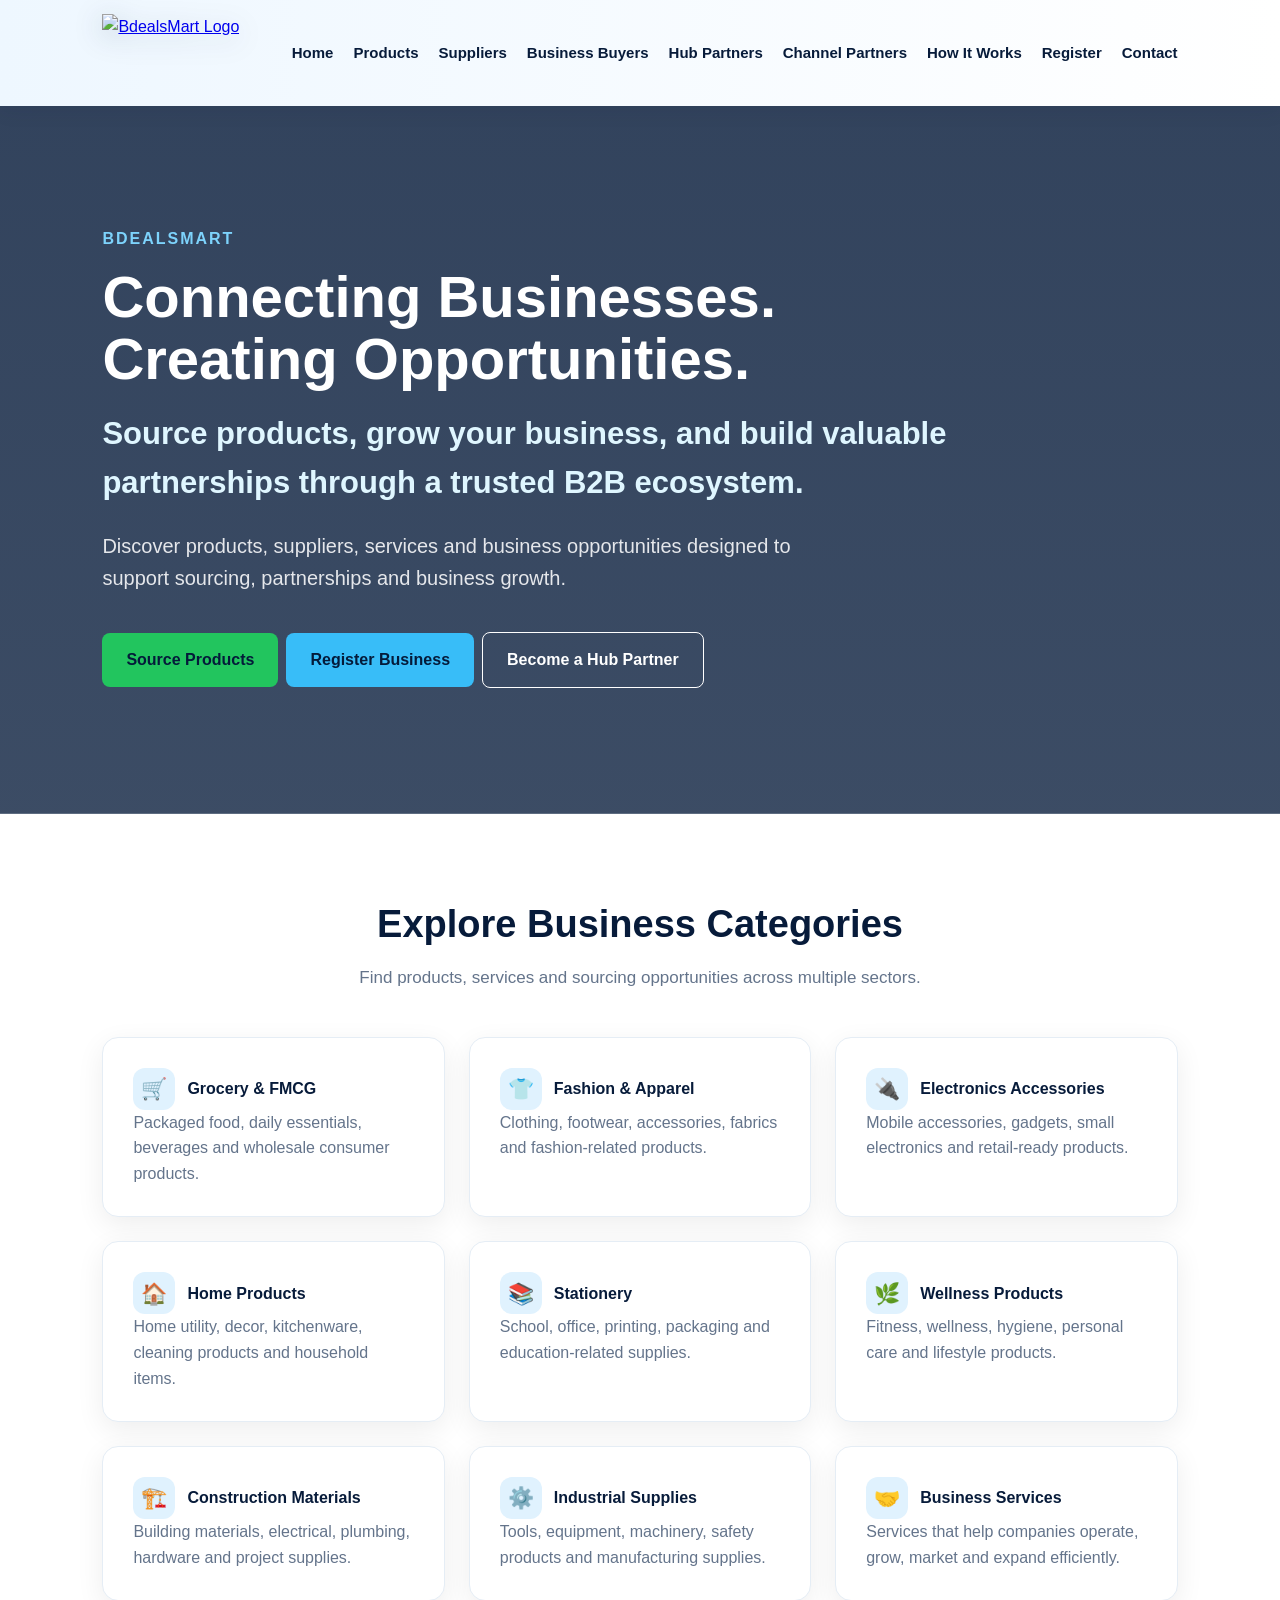
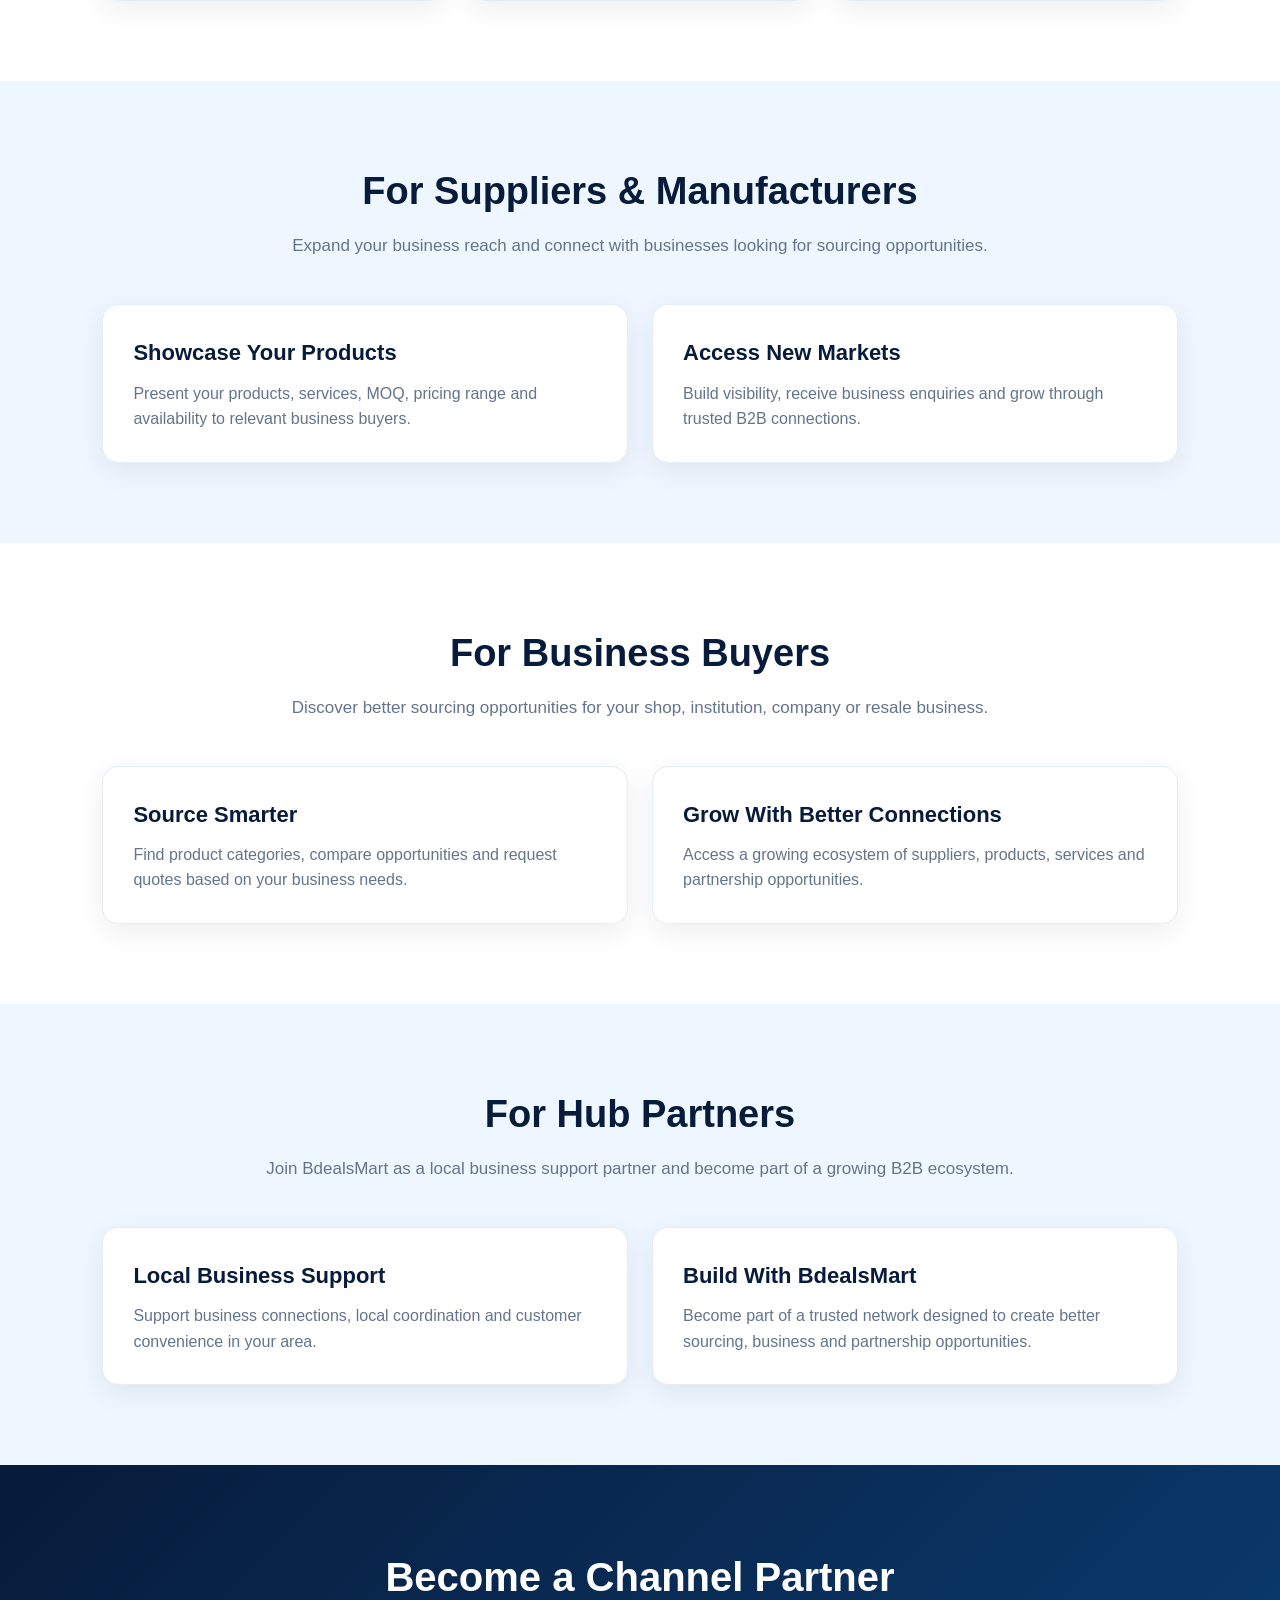
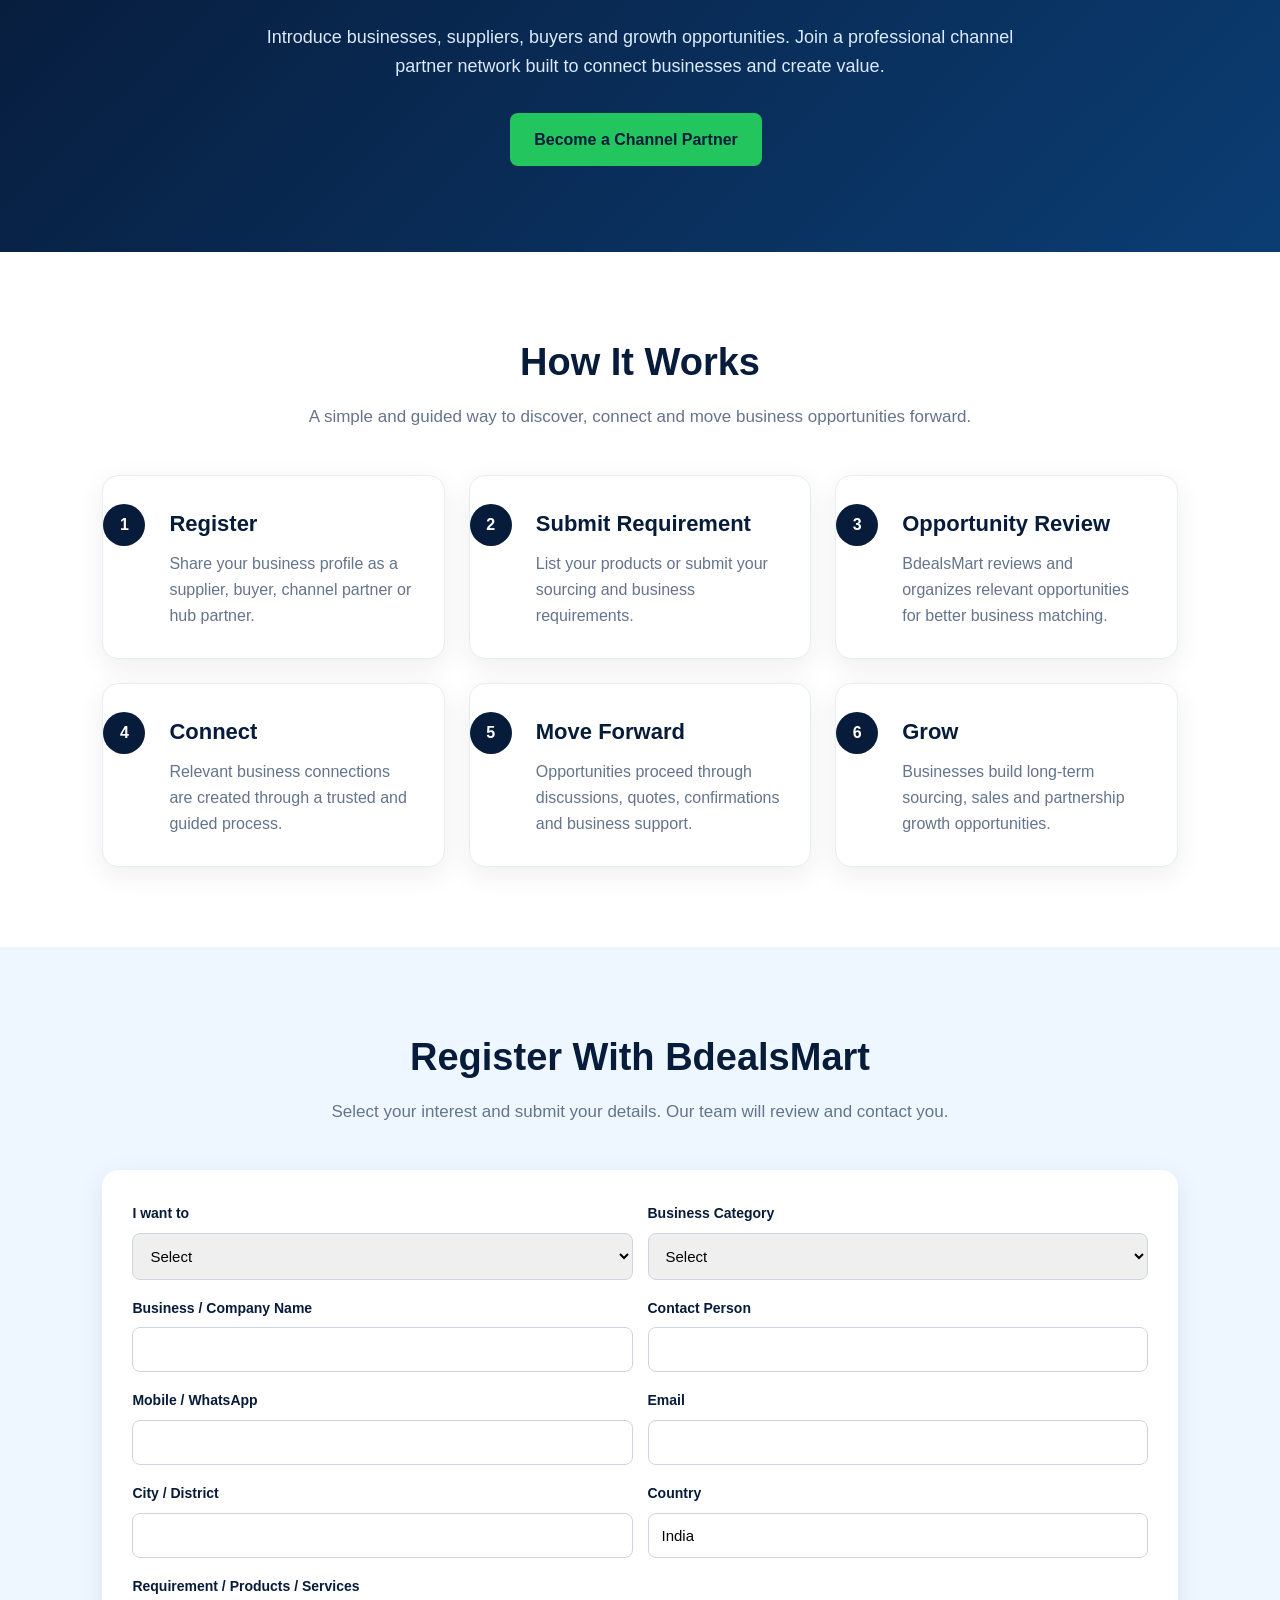
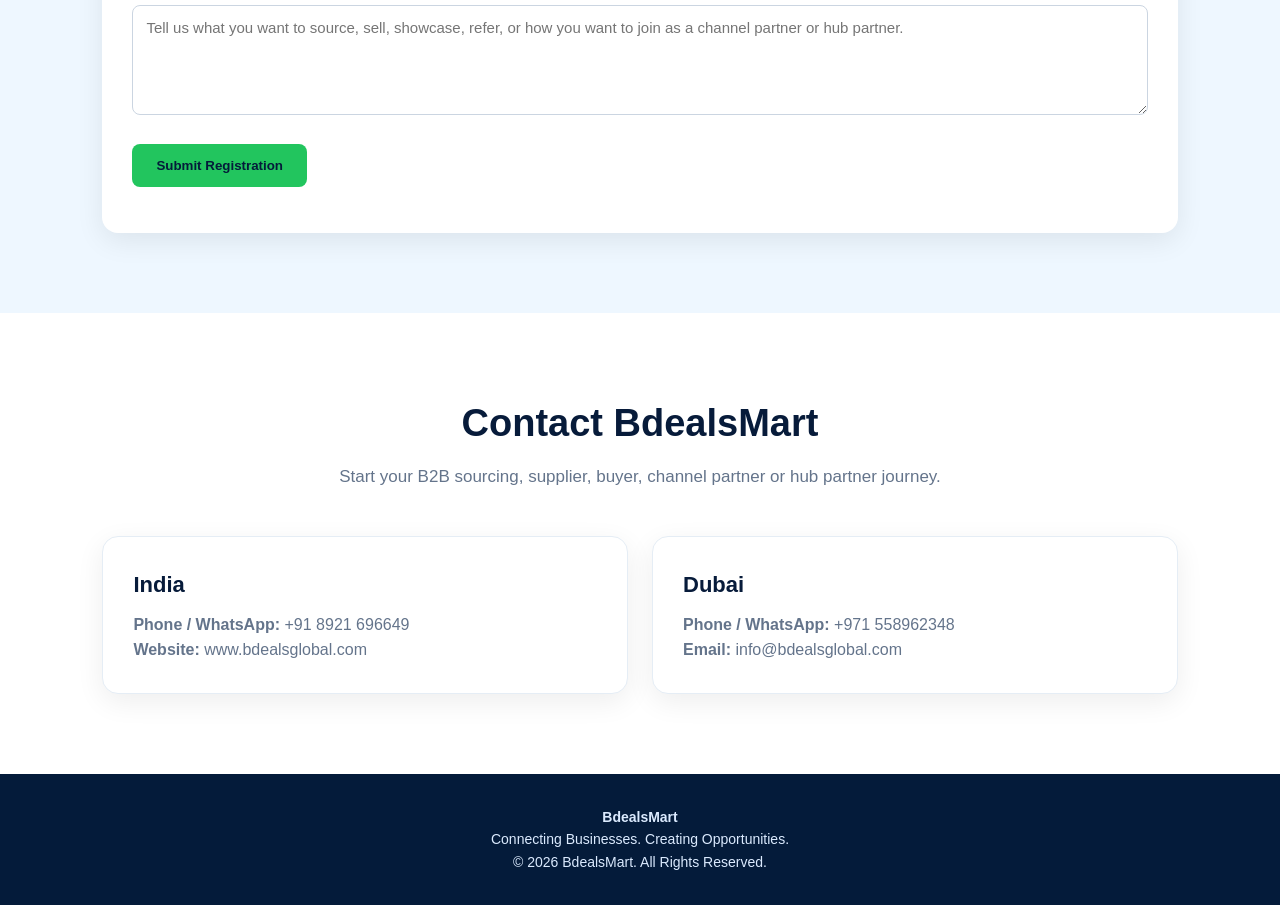
==== index.html @ 9a6b994f "Add files via upload" ====
<!DOCTYPE html>
<html lang="en">
<head>
  <meta charset="UTF-8" />
  <meta name="viewport" content="width=device-width, initial-scale=1.0" />
  <title>BdealsMart | Connecting Businesses. Creating Opportunities.</title>
  <meta name="description" content="BdealsMart helps businesses source products, grow, and build valuable partnerships through a trusted B2B ecosystem." />
  <style>
    *{margin:0;padding:0;box-sizing:border-box;font-family:Arial,Helvetica,sans-serif}
    html{scroll-behavior:smooth}
    body{background:#f7fafc;color:#1f2937;line-height:1.6}
    header{background:linear-gradient(90deg,#eef7ff,#ffffff);padding:14px 8%;display:flex;justify-content:space-between;align-items:center;position:sticky;top:0;z-index:1000;box-shadow:0 4px 20px rgba(7,27,58,.08)}
    .brand img{height:78px;width:auto;display:block;filter:drop-shadow(0 5px 14px rgba(7,27,58,.22))}
    nav a{color:#071b3a;text-decoration:none;margin-left:20px;font-size:15px;font-weight:700}
    nav a:hover{color:#0ea5e9}
    .hero{min-height:680px;background:linear-gradient(rgba(7,27,58,.82),rgba(7,27,58,.78)),url('https://images.unsplash.com/photo-1556761175-b413da4baf72?auto=format&fit=crop&w=1800&q=80');background-size:cover;background-position:center;color:#fff;padding:120px 8%;display:flex;align-items:center}
    .hero-content{max-width:900px}
    .eyebrow{color:#7dd3fc;font-weight:800;letter-spacing:2px;text-transform:uppercase;margin-bottom:14px}
    .hero h1{font-size:58px;line-height:1.08;margin-bottom:18px}
    .hero h2{font-size:31px;color:#dff6ff;margin-bottom:22px;font-weight:600}
    .hero p{font-size:20px;max-width:760px;color:#e5e7eb;margin-bottom:32px}
    .btn{display:inline-block;background:#22c55e;color:#041b3a;padding:14px 24px;border-radius:8px;text-decoration:none;font-weight:800;margin:6px 8px 6px 0;border:none;cursor:pointer}
    .btn.secondary{background:#38bdf8}.btn.outline{background:transparent;color:#fff;border:1px solid #fff}
    section{padding:80px 8%}.white{background:#fff}.soft{background:#eef7ff}
    .section-title{text-align:center;margin-bottom:45px}.section-title h2{font-size:38px;color:#071b3a;margin-bottom:10px}.section-title p{max-width:760px;margin:auto;color:#64748b;font-size:17px}
    .grid{display:grid;grid-template-columns:repeat(3,1fr);gap:24px}.grid.two{grid-template-columns:repeat(2,1fr)}
    .card{background:#fff;padding:30px;border-radius:16px;box-shadow:0 8px 28px rgba(0,0,0,.07);transition:.25s;border:1px solid #e5edf5}.card:hover{transform:translateY(-5px)}
    .card h3{color:#071b3a;font-size:22px;margin-bottom:10px}.card p,.card li{color:#64748b}.card ul{padding-left:18px;margin-top:10px}
    .category{display:flex;align-items:center;gap:12px;font-weight:800;color:#071b3a}.icon{width:42px;height:42px;border-radius:12px;background:#e0f2fe;display:flex;align-items:center;justify-content:center;font-size:21px}
    .steps{counter-reset:step}.step{position:relative;padding-left:66px}.step:before{counter-increment:step;content:counter(step);position:absolute;left:0;top:28px;width:42px;height:42px;background:#071b3a;color:#fff;border-radius:50%;display:flex;align-items:center;justify-content:center;font-weight:800}
    .highlight{background:linear-gradient(135deg,#071b3a,#0b3d73);color:#fff;text-align:center}.highlight h2{font-size:40px;margin-bottom:14px}.highlight p{max-width:780px;margin:auto;color:#dbeafe;font-size:18px}
    form{background:#fff;padding:30px;border-radius:16px;box-shadow:0 8px 28px rgba(0,0,0,.08)}
    .form-row{display:grid;grid-template-columns:1fr 1fr;gap:15px}label{font-weight:700;color:#071b3a;font-size:14px}input,select,textarea{width:100%;padding:13px;margin:7px 0 15px;border:1px solid #cbd5e1;border-radius:8px;font-size:15px}textarea{min-height:110px}.status{margin-top:10px;font-weight:700}
    footer{background:#041b3a;color:#dbeafe;text-align:center;padding:32px 8%;font-size:14px}
    @media(max-width:950px){header{flex-direction:column;gap:12px}.brand img{height:66px}nav{text-align:center}nav a{display:inline-block;margin:7px 9px}.hero{padding:90px 6%;min-height:auto}.hero h1{font-size:40px}.hero h2{font-size:24px}.grid,.grid.two,.form-row{grid-template-columns:1fr}section{padding:60px 6%}}
  </style>
</head>
<body>
<header>
  <a class="brand" href="#home"><img src="assets/bdeals-logo.png" alt="BdealsMart Logo"></a>
  <nav>
    <a href="#home">Home</a><a href="#products">Products</a><a href="#suppliers">Suppliers</a><a href="#buyers">Business Buyers</a><a href="#hubs">Hub Partners</a><a href="#channel-partners">Channel Partners</a><a href="#how">How It Works</a><a href="#register">Register</a><a href="#contact">Contact</a>
  </nav>
</header>
<section class="hero" id="home">
  <div class="hero-content">
    <div class="eyebrow">BdealsMart</div>
    <h1>Connecting Businesses. Creating Opportunities.</h1>
    <h2>Source products, grow your business, and build valuable partnerships through a trusted B2B ecosystem.</h2>
    <p>Discover products, suppliers, services and business opportunities designed to support sourcing, partnerships and business growth.</p>
    <a class="btn" href="#products">Source Products</a><a class="btn secondary" href="#register">Register Business</a><a class="btn outline" href="#hubs">Become a Hub Partner</a>
  </div>
</section>
<section class="white" id="products">
  <div class="section-title"><h2>Explore Business Categories</h2><p>Find products, services and sourcing opportunities across multiple sectors.</p></div>
  <div class="grid">
    <div class="card"><div class="category"><span class="icon">🛒</span>Grocery & FMCG</div><p>Packaged food, daily essentials, beverages and wholesale consumer products.</p></div>
    <div class="card"><div class="category"><span class="icon">👕</span>Fashion & Apparel</div><p>Clothing, footwear, accessories, fabrics and fashion-related products.</p></div>
    <div class="card"><div class="category"><span class="icon">🔌</span>Electronics Accessories</div><p>Mobile accessories, gadgets, small electronics and retail-ready products.</p></div>
    <div class="card"><div class="category"><span class="icon">🏠</span>Home Products</div><p>Home utility, decor, kitchenware, cleaning products and household items.</p></div>
    <div class="card"><div class="category"><span class="icon">📚</span>Stationery</div><p>School, office, printing, packaging and education-related supplies.</p></div>
    <div class="card"><div class="category"><span class="icon">🌿</span>Wellness Products</div><p>Fitness, wellness, hygiene, personal care and lifestyle products.</p></div>
    <div class="card"><div class="category"><span class="icon">🏗️</span>Construction Materials</div><p>Building materials, electrical, plumbing, hardware and project supplies.</p></div>
    <div class="card"><div class="category"><span class="icon">⚙️</span>Industrial Supplies</div><p>Tools, equipment, machinery, safety products and manufacturing supplies.</p></div>
    <div class="card"><div class="category"><span class="icon">🤝</span>Business Services</div><p>Services that help companies operate, grow, market and expand efficiently.</p></div>
  </div>
</section>
<section class="soft" id="suppliers">
  <div class="section-title"><h2>For Suppliers & Manufacturers</h2><p>Expand your business reach and connect with businesses looking for sourcing opportunities.</p></div>
  <div class="grid two">
    <div class="card"><h3>Showcase Your Products</h3><p>Present your products, services, MOQ, pricing range and availability to relevant business buyers.</p></div>
    <div class="card"><h3>Access New Markets</h3><p>Build visibility, receive business enquiries and grow through trusted B2B connections.</p></div>
  </div>
</section>
<section class="white" id="buyers">
  <div class="section-title"><h2>For Business Buyers</h2><p>Discover better sourcing opportunities for your shop, institution, company or resale business.</p></div>
  <div class="grid two">
    <div class="card"><h3>Source Smarter</h3><p>Find product categories, compare opportunities and request quotes based on your business needs.</p></div>
    <div class="card"><h3>Grow With Better Connections</h3><p>Access a growing ecosystem of suppliers, products, services and partnership opportunities.</p></div>
  </div>
</section>

<section class="soft" id="hubs">
  <div class="section-title"><h2>For Hub Partners</h2><p>Join BdealsMart as a local business support partner and become part of a growing B2B ecosystem.</p></div>
  <div class="grid two">
    <div class="card"><h3>Local Business Support</h3><p>Support business connections, local coordination and customer convenience in your area.</p></div>
    <div class="card"><h3>Build With BdealsMart</h3><p>Become part of a trusted network designed to create better sourcing, business and partnership opportunities.</p></div>
  </div>
</section>

<section class="highlight" id="channel-partners">
  <h2>Become a Channel Partner</h2>
  <p>Introduce businesses, suppliers, buyers and growth opportunities. Join a professional channel partner network built to connect businesses and create value.</p><br>
  <a class="btn" href="#register">Become a Channel Partner</a>
</section>
<section class="white" id="how">
  <div class="section-title"><h2>How It Works</h2><p>A simple and guided way to discover, connect and move business opportunities forward.</p></div>
  <div class="grid steps">
    <div class="card step"><h3>Register</h3><p>Share your business profile as a supplier, buyer, channel partner or hub partner.</p></div>
    <div class="card step"><h3>Submit Requirement</h3><p>List your products or submit your sourcing and business requirements.</p></div>
    <div class="card step"><h3>Opportunity Review</h3><p>BdealsMart reviews and organizes relevant opportunities for better business matching.</p></div>
    <div class="card step"><h3>Connect</h3><p>Relevant business connections are created through a trusted and guided process.</p></div>
    <div class="card step"><h3>Move Forward</h3><p>Opportunities proceed through discussions, quotes, confirmations and business support.</p></div>
    <div class="card step"><h3>Grow</h3><p>Businesses build long-term sourcing, sales and partnership growth opportunities.</p></div>
  </div>
</section>
<section class="soft" id="register">
  <div class="section-title"><h2>Register With BdealsMart</h2><p>Select your interest and submit your details. Our team will review and contact you.</p></div>
  <form id="mainForm">
    <input type="hidden" name="formType" value="BdealsMart Registration">
    <div class="form-row"><div><label>I want to</label><select name="interest" required><option value="">Select</option><option>Register as Supplier</option><option>Register as Business Buyer</option><option>Become a Channel Partner</option><option>Register as Hub Partner</option><option>Request Bulk Quote</option><option>General Enquiry</option></select></div><div><label>Business Category</label><select name="category" required><option value="">Select</option><option>Grocery & FMCG</option><option>Fashion & Apparel</option><option>Electronics Accessories</option><option>Home Products</option><option>Stationery</option><option>Wellness Products</option><option>Construction Materials</option><option>Industrial Supplies</option><option>Agriculture Products</option><option>Business Services</option><option>Other</option></select></div></div>
    <div class="form-row"><div><label>Business / Company Name</label><input name="businessName" required></div><div><label>Contact Person</label><input name="contactPerson" required></div></div>
    <div class="form-row"><div><label>Mobile / WhatsApp</label><input name="phone" required></div><div><label>Email</label><input type="email" name="email"></div></div>
    <div class="form-row"><div><label>City / District</label><input name="city" required></div><div><label>Country</label><input name="country" value="India"></div></div>
    <label>Requirement / Products / Services</label><textarea name="message" placeholder="Tell us what you want to source, sell, showcase, refer, or how you want to join as a channel partner or hub partner." required></textarea>
    <button class="btn" type="submit">Submit Registration</button><p class="status" id="statusMsg"></p>
  </form>
</section>
<section class="white" id="contact">
  <div class="section-title"><h2>Contact BdealsMart</h2><p>Start your B2B sourcing, supplier, buyer, channel partner or hub partner journey.</p></div>
  <div class="grid two">
    <div class="card"><h3>India</h3><p><strong>Phone / WhatsApp:</strong> +91 8921 696649</p><p><strong>Website:</strong> www.bdealsglobal.com</p></div>
    <div class="card"><h3>Dubai</h3><p><strong>Phone / WhatsApp:</strong> +971 558962348</p><p><strong>Email:</strong> info@bdealsglobal.com</p></div>
  </div>
</section>
<footer>
  <p><strong>BdealsMart</strong></p>
  <p>Connecting Businesses. Creating Opportunities.</p>
  <p>© 2026 BdealsMart. All Rights Reserved.</p>
</footer>
<script>
const SCRIPT_URL = "PASTE_YOUR_GOOGLE_APPS_SCRIPT_WEB_APP_URL_HERE";
const form = document.getElementById('mainForm');
const statusMsg = document.getElementById('statusMsg');
form.addEventListener('submit', async function(e){
  e.preventDefault();
  statusMsg.textContent = 'Submitting...';
  const data = Object.fromEntries(new FormData(form).entries());
  data.submittedAt = new Date().toISOString();
  try{
    if(!SCRIPT_URL || SCRIPT_URL.includes('PASTE_YOUR')) throw new Error('Missing Apps Script URL');
    const res = await fetch(SCRIPT_URL,{method:'POST',mode:'no-cors',headers:{'Content-Type':'application/json'},body:JSON.stringify(data)});
    statusMsg.textContent = 'Submitted successfully. Our team will contact you soon.';
    form.reset();
  }catch(err){
    statusMsg.textContent = 'Submission could not be sent. Please contact us on WhatsApp.';
  }
});
</script>
</body>
</html>
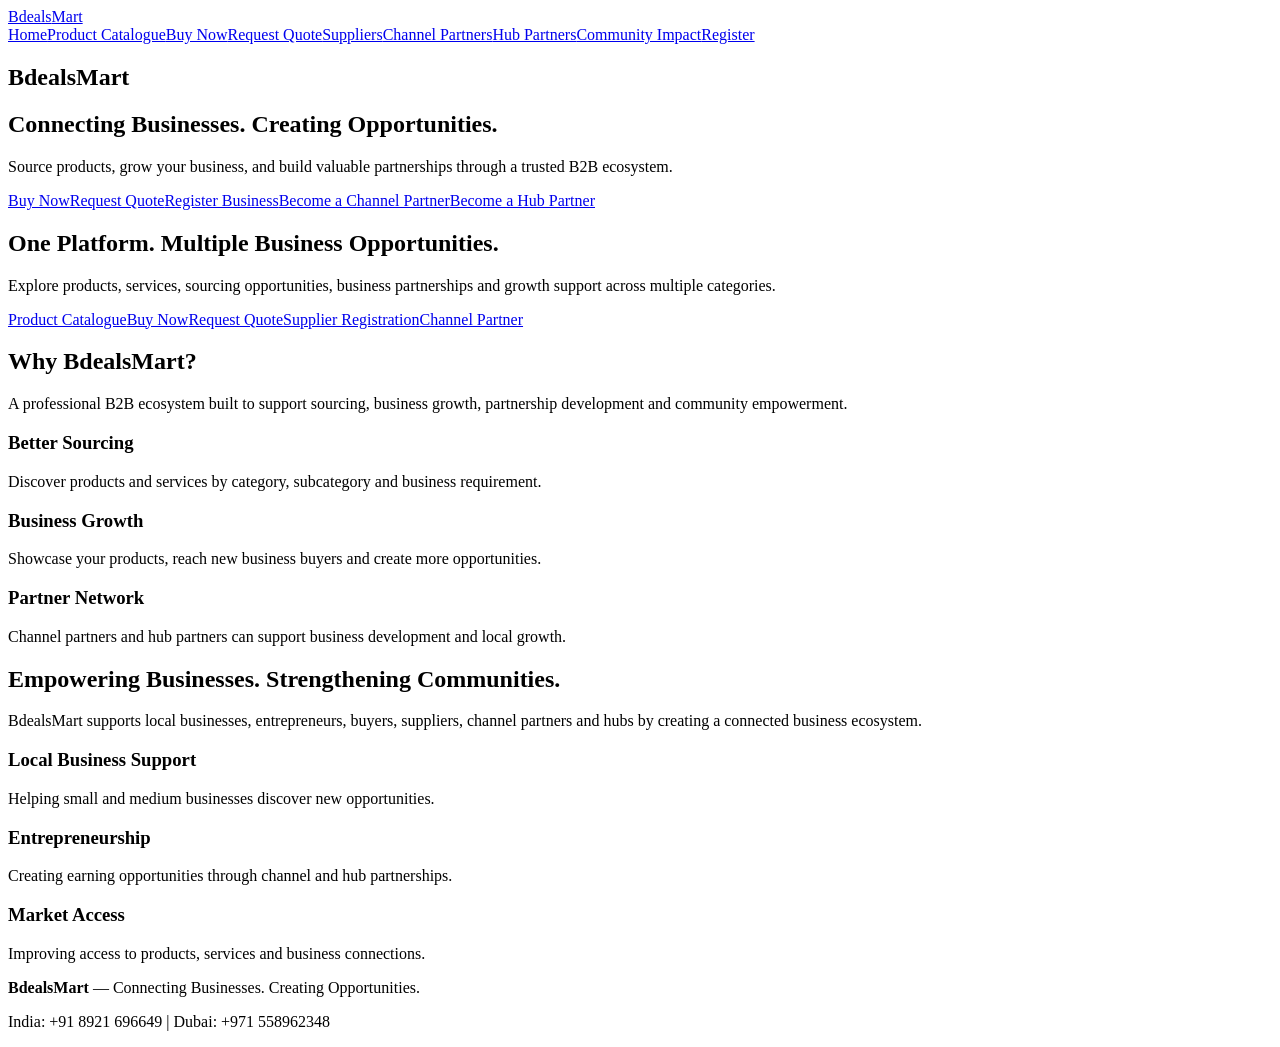
==== commit e77699bb: "Add files via upload" ====
--- a/index.html
+++ b/index.html
@@ -1,151 +1,4 @@
-<!DOCTYPE html>
-<html lang="en">
-<head>
-  <meta charset="UTF-8" />
-  <meta name="viewport" content="width=device-width, initial-scale=1.0" />
-  <title>BdealsMart | Connecting Businesses. Creating Opportunities.</title>
-  <meta name="description" content="BdealsMart helps businesses source products, grow, and build valuable partnerships through a trusted B2B ecosystem." />
-  <style>
-    *{margin:0;padding:0;box-sizing:border-box;font-family:Arial,Helvetica,sans-serif}
-    html{scroll-behavior:smooth}
-    body{background:#f7fafc;color:#1f2937;line-height:1.6}
-    header{background:linear-gradient(90deg,#eef7ff,#ffffff);padding:14px 8%;display:flex;justify-content:space-between;align-items:center;position:sticky;top:0;z-index:1000;box-shadow:0 4px 20px rgba(7,27,58,.08)}
-    .brand img{height:78px;width:auto;display:block;filter:drop-shadow(0 5px 14px rgba(7,27,58,.22))}
-    nav a{color:#071b3a;text-decoration:none;margin-left:20px;font-size:15px;font-weight:700}
-    nav a:hover{color:#0ea5e9}
-    .hero{min-height:680px;background:linear-gradient(rgba(7,27,58,.82),rgba(7,27,58,.78)),url('https://images.unsplash.com/photo-1556761175-b413da4baf72?auto=format&fit=crop&w=1800&q=80');background-size:cover;background-position:center;color:#fff;padding:120px 8%;display:flex;align-items:center}
-    .hero-content{max-width:900px}
-    .eyebrow{color:#7dd3fc;font-weight:800;letter-spacing:2px;text-transform:uppercase;margin-bottom:14px}
-    .hero h1{font-size:58px;line-height:1.08;margin-bottom:18px}
-    .hero h2{font-size:31px;color:#dff6ff;margin-bottom:22px;font-weight:600}
-    .hero p{font-size:20px;max-width:760px;color:#e5e7eb;margin-bottom:32px}
-    .btn{display:inline-block;background:#22c55e;color:#041b3a;padding:14px 24px;border-radius:8px;text-decoration:none;font-weight:800;margin:6px 8px 6px 0;border:none;cursor:pointer}
-    .btn.secondary{background:#38bdf8}.btn.outline{background:transparent;color:#fff;border:1px solid #fff}
-    section{padding:80px 8%}.white{background:#fff}.soft{background:#eef7ff}
-    .section-title{text-align:center;margin-bottom:45px}.section-title h2{font-size:38px;color:#071b3a;margin-bottom:10px}.section-title p{max-width:760px;margin:auto;color:#64748b;font-size:17px}
-    .grid{display:grid;grid-template-columns:repeat(3,1fr);gap:24px}.grid.two{grid-template-columns:repeat(2,1fr)}
-    .card{background:#fff;padding:30px;border-radius:16px;box-shadow:0 8px 28px rgba(0,0,0,.07);transition:.25s;border:1px solid #e5edf5}.card:hover{transform:translateY(-5px)}
-    .card h3{color:#071b3a;font-size:22px;margin-bottom:10px}.card p,.card li{color:#64748b}.card ul{padding-left:18px;margin-top:10px}
-    .category{display:flex;align-items:center;gap:12px;font-weight:800;color:#071b3a}.icon{width:42px;height:42px;border-radius:12px;background:#e0f2fe;display:flex;align-items:center;justify-content:center;font-size:21px}
-    .steps{counter-reset:step}.step{position:relative;padding-left:66px}.step:before{counter-increment:step;content:counter(step);position:absolute;left:0;top:28px;width:42px;height:42px;background:#071b3a;color:#fff;border-radius:50%;display:flex;align-items:center;justify-content:center;font-weight:800}
-    .highlight{background:linear-gradient(135deg,#071b3a,#0b3d73);color:#fff;text-align:center}.highlight h2{font-size:40px;margin-bottom:14px}.highlight p{max-width:780px;margin:auto;color:#dbeafe;font-size:18px}
-    form{background:#fff;padding:30px;border-radius:16px;box-shadow:0 8px 28px rgba(0,0,0,.08)}
-    .form-row{display:grid;grid-template-columns:1fr 1fr;gap:15px}label{font-weight:700;color:#071b3a;font-size:14px}input,select,textarea{width:100%;padding:13px;margin:7px 0 15px;border:1px solid #cbd5e1;border-radius:8px;font-size:15px}textarea{min-height:110px}.status{margin-top:10px;font-weight:700}
-    footer{background:#041b3a;color:#dbeafe;text-align:center;padding:32px 8%;font-size:14px}
-    @media(max-width:950px){header{flex-direction:column;gap:12px}.brand img{height:66px}nav{text-align:center}nav a{display:inline-block;margin:7px 9px}.hero{padding:90px 6%;min-height:auto}.hero h1{font-size:40px}.hero h2{font-size:24px}.grid,.grid.two,.form-row{grid-template-columns:1fr}section{padding:60px 6%}}
-  </style>
-</head>
-<body>
-<header>
-  <a class="brand" href="#home"><img src="assets/bdeals-logo.png" alt="BdealsMart Logo"></a>
-  <nav>
-    <a href="#home">Home</a><a href="#products">Products</a><a href="#suppliers">Suppliers</a><a href="#buyers">Business Buyers</a><a href="#hubs">Hub Partners</a><a href="#channel-partners">Channel Partners</a><a href="#how">How It Works</a><a href="#register">Register</a><a href="#contact">Contact</a>
-  </nav>
-</header>
-<section class="hero" id="home">
-  <div class="hero-content">
-    <div class="eyebrow">BdealsMart</div>
-    <h1>Connecting Businesses. Creating Opportunities.</h1>
-    <h2>Source products, grow your business, and build valuable partnerships through a trusted B2B ecosystem.</h2>
-    <p>Discover products, suppliers, services and business opportunities designed to support sourcing, partnerships and business growth.</p>
-    <a class="btn" href="#products">Source Products</a><a class="btn secondary" href="#register">Register Business</a><a class="btn outline" href="#hubs">Become a Hub Partner</a>
-  </div>
-</section>
-<section class="white" id="products">
-  <div class="section-title"><h2>Explore Business Categories</h2><p>Find products, services and sourcing opportunities across multiple sectors.</p></div>
-  <div class="grid">
-    <div class="card"><div class="category"><span class="icon">🛒</span>Grocery & FMCG</div><p>Packaged food, daily essentials, beverages and wholesale consumer products.</p></div>
-    <div class="card"><div class="category"><span class="icon">👕</span>Fashion & Apparel</div><p>Clothing, footwear, accessories, fabrics and fashion-related products.</p></div>
-    <div class="card"><div class="category"><span class="icon">🔌</span>Electronics Accessories</div><p>Mobile accessories, gadgets, small electronics and retail-ready products.</p></div>
-    <div class="card"><div class="category"><span class="icon">🏠</span>Home Products</div><p>Home utility, decor, kitchenware, cleaning products and household items.</p></div>
-    <div class="card"><div class="category"><span class="icon">📚</span>Stationery</div><p>School, office, printing, packaging and education-related supplies.</p></div>
-    <div class="card"><div class="category"><span class="icon">🌿</span>Wellness Products</div><p>Fitness, wellness, hygiene, personal care and lifestyle products.</p></div>
-    <div class="card"><div class="category"><span class="icon">🏗️</span>Construction Materials</div><p>Building materials, electrical, plumbing, hardware and project supplies.</p></div>
-    <div class="card"><div class="category"><span class="icon">⚙️</span>Industrial Supplies</div><p>Tools, equipment, machinery, safety products and manufacturing supplies.</p></div>
-    <div class="card"><div class="category"><span class="icon">🤝</span>Business Services</div><p>Services that help companies operate, grow, market and expand efficiently.</p></div>
-  </div>
-</section>
-<section class="soft" id="suppliers">
-  <div class="section-title"><h2>For Suppliers & Manufacturers</h2><p>Expand your business reach and connect with businesses looking for sourcing opportunities.</p></div>
-  <div class="grid two">
-    <div class="card"><h3>Showcase Your Products</h3><p>Present your products, services, MOQ, pricing range and availability to relevant business buyers.</p></div>
-    <div class="card"><h3>Access New Markets</h3><p>Build visibility, receive business enquiries and grow through trusted B2B connections.</p></div>
-  </div>
-</section>
-<section class="white" id="buyers">
-  <div class="section-title"><h2>For Business Buyers</h2><p>Discover better sourcing opportunities for your shop, institution, company or resale business.</p></div>
-  <div class="grid two">
-    <div class="card"><h3>Source Smarter</h3><p>Find product categories, compare opportunities and request quotes based on your business needs.</p></div>
-    <div class="card"><h3>Grow With Better Connections</h3><p>Access a growing ecosystem of suppliers, products, services and partnership opportunities.</p></div>
-  </div>
-</section>
-
-<section class="soft" id="hubs">
-  <div class="section-title"><h2>For Hub Partners</h2><p>Join BdealsMart as a local business support partner and become part of a growing B2B ecosystem.</p></div>
-  <div class="grid two">
-    <div class="card"><h3>Local Business Support</h3><p>Support business connections, local coordination and customer convenience in your area.</p></div>
-    <div class="card"><h3>Build With BdealsMart</h3><p>Become part of a trusted network designed to create better sourcing, business and partnership opportunities.</p></div>
-  </div>
-</section>
-
-<section class="highlight" id="channel-partners">
-  <h2>Become a Channel Partner</h2>
-  <p>Introduce businesses, suppliers, buyers and growth opportunities. Join a professional channel partner network built to connect businesses and create value.</p><br>
-  <a class="btn" href="#register">Become a Channel Partner</a>
-</section>
-<section class="white" id="how">
-  <div class="section-title"><h2>How It Works</h2><p>A simple and guided way to discover, connect and move business opportunities forward.</p></div>
-  <div class="grid steps">
-    <div class="card step"><h3>Register</h3><p>Share your business profile as a supplier, buyer, channel partner or hub partner.</p></div>
-    <div class="card step"><h3>Submit Requirement</h3><p>List your products or submit your sourcing and business requirements.</p></div>
-    <div class="card step"><h3>Opportunity Review</h3><p>BdealsMart reviews and organizes relevant opportunities for better business matching.</p></div>
-    <div class="card step"><h3>Connect</h3><p>Relevant business connections are created through a trusted and guided process.</p></div>
-    <div class="card step"><h3>Move Forward</h3><p>Opportunities proceed through discussions, quotes, confirmations and business support.</p></div>
-    <div class="card step"><h3>Grow</h3><p>Businesses build long-term sourcing, sales and partnership growth opportunities.</p></div>
-  </div>
-</section>
-<section class="soft" id="register">
-  <div class="section-title"><h2>Register With BdealsMart</h2><p>Select your interest and submit your details. Our team will review and contact you.</p></div>
-  <form id="mainForm">
-    <input type="hidden" name="formType" value="BdealsMart Registration">
-    <div class="form-row"><div><label>I want to</label><select name="interest" required><option value="">Select</option><option>Register as Supplier</option><option>Register as Business Buyer</option><option>Become a Channel Partner</option><option>Register as Hub Partner</option><option>Request Bulk Quote</option><option>General Enquiry</option></select></div><div><label>Business Category</label><select name="category" required><option value="">Select</option><option>Grocery & FMCG</option><option>Fashion & Apparel</option><option>Electronics Accessories</option><option>Home Products</option><option>Stationery</option><option>Wellness Products</option><option>Construction Materials</option><option>Industrial Supplies</option><option>Agriculture Products</option><option>Business Services</option><option>Other</option></select></div></div>
-    <div class="form-row"><div><label>Business / Company Name</label><input name="businessName" required></div><div><label>Contact Person</label><input name="contactPerson" required></div></div>
-    <div class="form-row"><div><label>Mobile / WhatsApp</label><input name="phone" required></div><div><label>Email</label><input type="email" name="email"></div></div>
-    <div class="form-row"><div><label>City / District</label><input name="city" required></div><div><label>Country</label><input name="country" value="India"></div></div>
-    <label>Requirement / Products / Services</label><textarea name="message" placeholder="Tell us what you want to source, sell, showcase, refer, or how you want to join as a channel partner or hub partner." required></textarea>
-    <button class="btn" type="submit">Submit Registration</button><p class="status" id="statusMsg"></p>
-  </form>
-</section>
-<section class="white" id="contact">
-  <div class="section-title"><h2>Contact BdealsMart</h2><p>Start your B2B sourcing, supplier, buyer, channel partner or hub partner journey.</p></div>
-  <div class="grid two">
-    <div class="card"><h3>India</h3><p><strong>Phone / WhatsApp:</strong> +91 8921 696649</p><p><strong>Website:</strong> www.bdealsglobal.com</p></div>
-    <div class="card"><h3>Dubai</h3><p><strong>Phone / WhatsApp:</strong> +971 558962348</p><p><strong>Email:</strong> info@bdealsglobal.com</p></div>
-  </div>
-</section>
-<footer>
-  <p><strong>BdealsMart</strong></p>
-  <p>Connecting Businesses. Creating Opportunities.</p>
-  <p>© 2026 BdealsMart. All Rights Reserved.</p>
-</footer>
-<script>
-const SCRIPT_URL = "PASTE_YOUR_GOOGLE_APPS_SCRIPT_WEB_APP_URL_HERE";
-const form = document.getElementById('mainForm');
-const statusMsg = document.getElementById('statusMsg');
-form.addEventListener('submit', async function(e){
-  e.preventDefault();
-  statusMsg.textContent = 'Submitting...';
-  const data = Object.fromEntries(new FormData(form).entries());
-  data.submittedAt = new Date().toISOString();
-  try{
-    if(!SCRIPT_URL || SCRIPT_URL.includes('PASTE_YOUR')) throw new Error('Missing Apps Script URL');
-    const res = await fetch(SCRIPT_URL,{method:'POST',mode:'no-cors',headers:{'Content-Type':'application/json'},body:JSON.stringify(data)});
-    statusMsg.textContent = 'Submitted successfully. Our team will contact you soon.';
-    form.reset();
-  }catch(err){
-    statusMsg.textContent = 'Submission could not be sent. Please contact us on WhatsApp.';
-  }
-});
-</script>
-</body>
-</html>
+<!DOCTYPE html><html lang="en"><head><meta charset="UTF-8"><meta name="viewport" content="width=device-width, initial-scale=1.0"><title>BdealsMart | Connecting Businesses. Creating Opportunities.</title><meta name="description" content="BdealsMart - Connecting Businesses. Creating Opportunities."><link rel="stylesheet" href="assets/style.css"></head><body><div class="topbar"><div class="container nav"><a class="brand" href="index.html">Bdeals<span>Mart</span></a><div class="menu"><a href="index.html">Home</a><a href="product-catalogue.html">Product Catalogue</a><a href="buy-now.html">Buy Now</a><a href="request-quote.html">Request Quote</a><a href="suppliers.html">Suppliers</a><a href="channel-partners.html">Channel Partners</a><a href="hub-partners.html">Hub Partners</a><a href="community-impact.html">Community Impact</a><a href="register.html">Register</a></div></div></div><section class="hero compact"><div class="container"><h1>BdealsMart</h1><h2>Connecting Businesses. Creating Opportunities.</h2><p>Source products, grow your business, and build valuable partnerships through a trusted B2B ecosystem.</p><div class="actions"><a class="btn green" href="buy-now.html">Buy Now</a><a class="btn" href="request-quote.html">Request Quote</a><a class="btn gold" href="register.html">Register Business</a><a class="btn outline" href="channel-partners.html">Become a Channel Partner</a><a class="btn outline" href="hub-partners.html">Become a Hub Partner</a></div></div></section>
+<section class="section white"><div class="container"><div class="title"><h2>One Platform. Multiple Business Opportunities.</h2><p>Explore products, services, sourcing opportunities, business partnerships and growth support across multiple categories.</p></div><div class="mini"><a href="product-catalogue.html">Product Catalogue</a><a href="buy-now.html">Buy Now</a><a href="request-quote.html">Request Quote</a><a href="suppliers.html">Supplier Registration</a><a href="channel-partners.html">Channel Partner</a></div></div></section>
+<section class="section"><div class="container"><div class="title"><h2>Why BdealsMart?</h2><p>A professional B2B ecosystem built to support sourcing, business growth, partnership development and community empowerment.</p></div><div class="grid"><div class="card"><h3>Better Sourcing</h3><p>Discover products and services by category, subcategory and business requirement.</p></div><div class="card"><h3>Business Growth</h3><p>Showcase your products, reach new business buyers and create more opportunities.</p></div><div class="card"><h3>Partner Network</h3><p>Channel partners and hub partners can support business development and local growth.</p></div></div></div></section>
+<section class="section impact"><div class="container"><div class="title"><h2>Empowering Businesses. Strengthening Communities.</h2><p>BdealsMart supports local businesses, entrepreneurs, buyers, suppliers, channel partners and hubs by creating a connected business ecosystem.</p></div><div class="grid"><div class="card"><h3>Local Business Support</h3><p>Helping small and medium businesses discover new opportunities.</p></div><div class="card"><h3>Entrepreneurship</h3><p>Creating earning opportunities through channel and hub partnerships.</p></div><div class="card"><h3>Market Access</h3><p>Improving access to products, services and business connections.</p></div></div></div></section><div class="footer"><p><b>BdealsMart</b> — Connecting Businesses. Creating Opportunities.</p><p>India: +91 8921 696649 | Dubai: +971 558962348</p></div><script src="assets/app.js"></script></body></html>
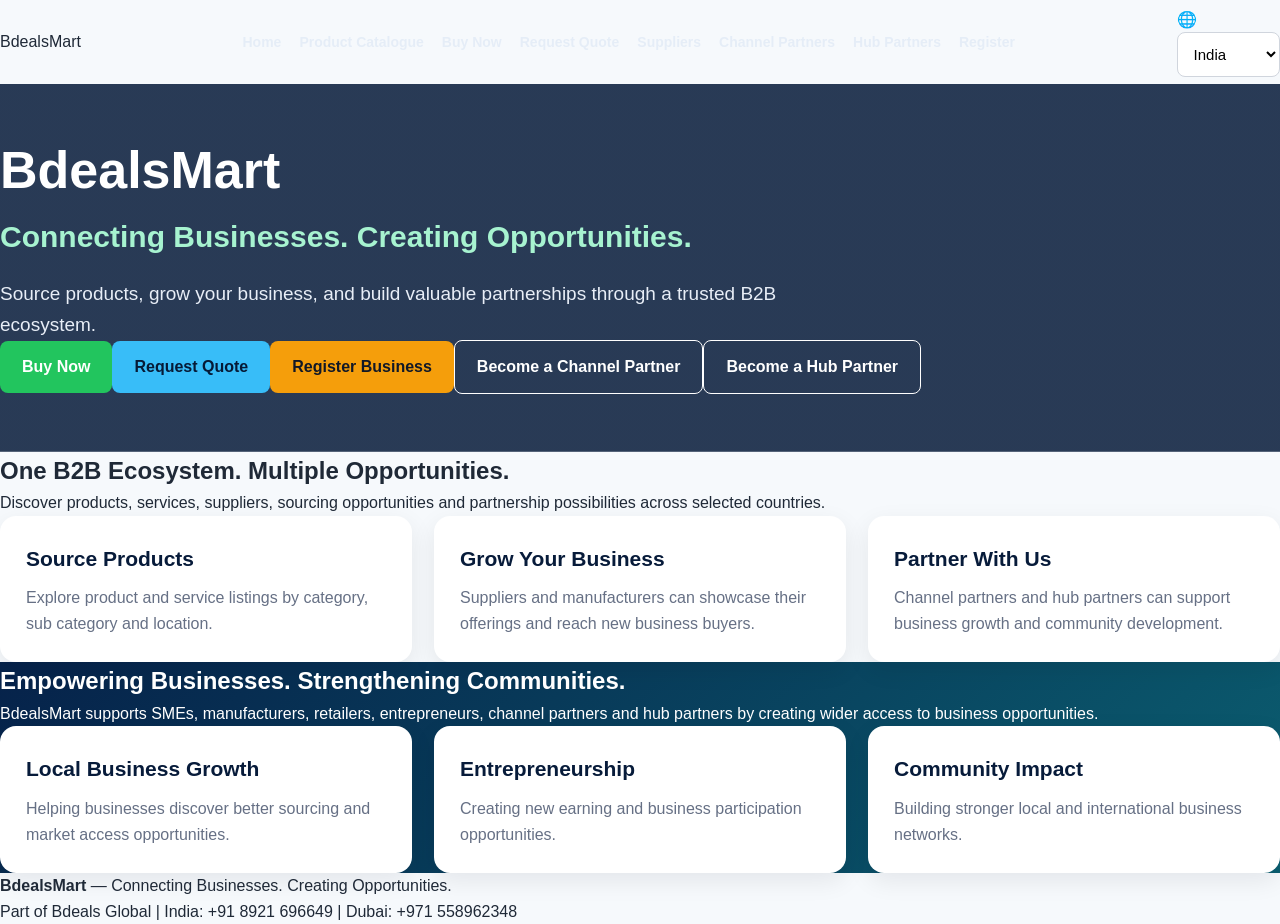
==== commit fe9eb7ee: "Add files via upload" ====
--- a/index.html
+++ b/index.html
@@ -1,4 +1,16 @@
-<!DOCTYPE html><html lang="en"><head><meta charset="UTF-8"><meta name="viewport" content="width=device-width, initial-scale=1.0"><title>BdealsMart | Connecting Businesses. Creating Opportunities.</title><meta name="description" content="BdealsMart - Connecting Businesses. Creating Opportunities."><link rel="stylesheet" href="assets/style.css"></head><body><div class="topbar"><div class="container nav"><a class="brand" href="index.html">Bdeals<span>Mart</span></a><div class="menu"><a href="index.html">Home</a><a href="product-catalogue.html">Product Catalogue</a><a href="buy-now.html">Buy Now</a><a href="request-quote.html">Request Quote</a><a href="suppliers.html">Suppliers</a><a href="channel-partners.html">Channel Partners</a><a href="hub-partners.html">Hub Partners</a><a href="community-impact.html">Community Impact</a><a href="register.html">Register</a></div></div></div><section class="hero compact"><div class="container"><h1>BdealsMart</h1><h2>Connecting Businesses. Creating Opportunities.</h2><p>Source products, grow your business, and build valuable partnerships through a trusted B2B ecosystem.</p><div class="actions"><a class="btn green" href="buy-now.html">Buy Now</a><a class="btn" href="request-quote.html">Request Quote</a><a class="btn gold" href="register.html">Register Business</a><a class="btn outline" href="channel-partners.html">Become a Channel Partner</a><a class="btn outline" href="hub-partners.html">Become a Hub Partner</a></div></div></section>
-<section class="section white"><div class="container"><div class="title"><h2>One Platform. Multiple Business Opportunities.</h2><p>Explore products, services, sourcing opportunities, business partnerships and growth support across multiple categories.</p></div><div class="mini"><a href="product-catalogue.html">Product Catalogue</a><a href="buy-now.html">Buy Now</a><a href="request-quote.html">Request Quote</a><a href="suppliers.html">Supplier Registration</a><a href="channel-partners.html">Channel Partner</a></div></div></section>
-<section class="section"><div class="container"><div class="title"><h2>Why BdealsMart?</h2><p>A professional B2B ecosystem built to support sourcing, business growth, partnership development and community empowerment.</p></div><div class="grid"><div class="card"><h3>Better Sourcing</h3><p>Discover products and services by category, subcategory and business requirement.</p></div><div class="card"><h3>Business Growth</h3><p>Showcase your products, reach new business buyers and create more opportunities.</p></div><div class="card"><h3>Partner Network</h3><p>Channel partners and hub partners can support business development and local growth.</p></div></div></div></section>
-<section class="section impact"><div class="container"><div class="title"><h2>Empowering Businesses. Strengthening Communities.</h2><p>BdealsMart supports local businesses, entrepreneurs, buyers, suppliers, channel partners and hubs by creating a connected business ecosystem.</p></div><div class="grid"><div class="card"><h3>Local Business Support</h3><p>Helping small and medium businesses discover new opportunities.</p></div><div class="card"><h3>Entrepreneurship</h3><p>Creating earning opportunities through channel and hub partnerships.</p></div><div class="card"><h3>Market Access</h3><p>Improving access to products, services and business connections.</p></div></div></div></section><div class="footer"><p><b>BdealsMart</b> — Connecting Businesses. Creating Opportunities.</p><p>India: +91 8921 696649 | Dubai: +971 558962348</p></div><script src="assets/app.js"></script></body></html>+<!DOCTYPE html><html lang="en"><head><meta charset="UTF-8"><meta name="viewport" content="width=device-width, initial-scale=1.0"><title>BdealsMart | Connecting Businesses. Creating Opportunities.</title><meta name="description" content="BdealsMart connects businesses, products, suppliers, buyers and partners through a trusted B2B ecosystem."><link rel="stylesheet" href="assets/style.css"></head><body><header class="top">
+  <div class="nav">
+    <a class="brand-text" href="index.html">Bdeals<span>Mart</span></a>
+    <nav class="menu" aria-label="Main navigation">
+      <a href="index.html">Home</a>
+      <a href="product-catalogue.html">Product Catalogue</a>
+      <a href="buy-now.html">Buy Now</a>
+      <a href="request-quote.html">Request Quote</a>
+      <a href="suppliers.html">Suppliers</a>
+      <a href="channel-partners.html">Channel Partners</a>
+      <a href="hub-partners.html">Hub Partners</a>
+      <a href="register.html">Register</a>
+    </nav>
+    <label class="country-pill">🌐 <select class="countrySelect" id="countrySelect"><option>India</option><option>UAE</option></select></label>
+  </div>
+</header><section class="hero compact"><h1>BdealsMart</h1><h2>Connecting Businesses. Creating Opportunities.</h2><p>Source products, grow your business, and build valuable partnerships through a trusted B2B ecosystem.</p><div class="hero-actions"><a class="btn green" href="buy-now.html">Buy Now</a><a class="btn" href="request-quote.html">Request Quote</a><a class="btn gold" href="register.html">Register Business</a><a class="btn outline channel" href="channel-partners.html">Become a Channel Partner</a><a class="btn outline hub" href="hub-partners.html">Become a Hub Partner</a></div></section><section><div class="section-title"><h2>One B2B Ecosystem. Multiple Opportunities.</h2><p>Discover products, services, suppliers, sourcing opportunities and partnership possibilities across selected countries.</p></div><div class="grid"><div class="card"><h3>Source Products</h3><p>Explore product and service listings by category, sub category and location.</p></div><div class="card"><h3>Grow Your Business</h3><p>Suppliers and manufacturers can showcase their offerings and reach new business buyers.</p></div><div class="card"><h3>Partner With Us</h3><p>Channel partners and hub partners can support business growth and community development.</p></div></div></section><section class="impact"><div class="section-title"><h2>Empowering Businesses. Strengthening Communities.</h2><p>BdealsMart supports SMEs, manufacturers, retailers, entrepreneurs, channel partners and hub partners by creating wider access to business opportunities.</p></div><div class="grid"><div class="card"><h3>Local Business Growth</h3><p>Helping businesses discover better sourcing and market access opportunities.</p></div><div class="card"><h3>Entrepreneurship</h3><p>Creating new earning and business participation opportunities.</p></div><div class="card"><h3>Community Impact</h3><p>Building stronger local and international business networks.</p></div></div></section><footer><p><b>BdealsMart</b> — Connecting Businesses. Creating Opportunities.</p><p>Part of Bdeals Global | India: +91 8921 696649 | Dubai: +971 558962348</p></footer><script src="assets/app.js"></script></body></html>
--- a/assets/style.css
+++ b/assets/style.css
@@ -0,0 +1 @@
+:root{--navy:#071b3a;--blue:#0b5ed7;--green:#16a34a;--gold:#f59e0b;--light:#f6f9fc;--text:#1f2937;--muted:#667085;--white:#fff}*{box-sizing:border-box;margin:0;padding:0}body{font-family:Arial,Helvetica,sans-serif;color:var(--text);background:var(--light);line-height:1.6}a{text-decoration:none;color:inherit}.container{width:min(1180px,92%);margin:auto}.topbar{background:linear-gradient(90deg,#04152f,#09376f);color:white}.nav{min-height:84px;display:flex;align-items:center;justify-content:space-between;gap:20px}.brand{font-size:30px;font-weight:900}.brand span{color:#62d4ff}.menu{display:flex;gap:18px;flex-wrap:wrap;align-items:center}.menu a{font-size:14px;color:#e5edf7;font-weight:700}.menu a:hover{color:#7dd3fc}.hero{background:linear-gradient(rgba(7,27,58,.86),rgba(7,27,58,.86)),url('https://images.unsplash.com/photo-1556761175-b413da4baf72?auto=format&fit=crop&w=1600&q=80');background-size:cover;background-position:center;color:white;padding:78px 0}.hero.compact{padding:58px 0}.hero h1{font-size:52px;line-height:1.1;margin-bottom:14px}.hero h2{font-size:30px;font-weight:800;color:#a7f3d0;margin-bottom:18px}.hero p{font-size:19px;max-width:800px;color:#e8eef7}.actions{margin-top:28px;display:flex;gap:12px;flex-wrap:wrap}.btn{display:inline-block;border:0;border-radius:8px;padding:13px 22px;font-weight:800;cursor:pointer;background:#38bdf8;color:#061a36}.btn.green{background:#22c55e;color:white}.btn.gold{background:#f59e0b;color:#111827}.btn.dark{background:#071b3a;color:white}.btn.outline{background:transparent;color:white;border:1px solid white}.section{padding:68px 0}.section.white{background:white}.title{text-align:center;margin-bottom:34px}.title h2{font-size:34px;color:var(--navy);margin-bottom:10px}.title p{color:var(--muted);max-width:760px;margin:auto}.grid{display:grid;grid-template-columns:repeat(3,1fr);gap:22px}.grid.two{grid-template-columns:repeat(2,1fr)}.card{background:white;border-radius:16px;padding:26px;box-shadow:0 8px 25px rgba(2,6,23,.08)}.card h3{color:var(--navy);margin-bottom:10px;font-size:21px}.card p,.card li{color:var(--muted)}.card ul{margin-left:18px}.impact{background:linear-gradient(135deg,#06224a,#0b5e70);color:white}.impact .title h2,.impact .title p{color:white}.mini{display:grid;grid-template-columns:repeat(5,1fr);gap:12px;margin-top:28px}.mini a,.mini button{border:none;border-radius:12px;background:white;color:var(--navy);padding:18px 12px;font-weight:900;text-align:center;box-shadow:0 6px 16px rgba(0,0,0,.08);cursor:pointer}.catalogue-controls{background:white;border-radius:16px;padding:22px;box-shadow:0 8px 25px rgba(2,6,23,.08);display:grid;grid-template-columns:repeat(4,1fr);gap:12px;margin-bottom:24px}input,select,textarea{width:100%;padding:12px;border:1px solid #d0d5dd;border-radius:8px;font-size:15px;background:white}textarea{min-height:110px}.product-grid{display:grid;grid-template-columns:repeat(3,1fr);gap:22px}.product-card{background:white;border-radius:16px;overflow:hidden;box-shadow:0 8px 25px rgba(2,6,23,.08)}.product-img{height:180px;background:#e2e8f0;display:flex;align-items:center;justify-content:center;color:#64748b;font-weight:800}.product-img img{width:100%;height:100%;object-fit:cover}.product-body{padding:20px}.badge{display:inline-block;padding:4px 9px;border-radius:999px;background:#e0f2fe;color:#075985;font-size:12px;font-weight:800;margin-bottom:8px}.product-actions{display:flex;gap:10px;margin-top:14px}.product-actions .btn{padding:10px 12px;font-size:13px;flex:1;text-align:center}.form-wrap{max-width:900px;margin:auto;background:white;border-radius:16px;padding:28px;box-shadow:0 8px 25px rgba(2,6,23,.08)}.form-grid{display:grid;grid-template-columns:repeat(2,1fr);gap:14px}.full{grid-column:1/-1}.notice{background:#ecfdf5;border-left:5px solid #16a34a;padding:15px;border-radius:8px;margin:18px 0;color:#065f46}.warning{background:#fff7ed;border-left:5px solid #f97316;color:#9a3412}.footer{background:#061a36;color:#dbeafe;text-align:center;padding:28px}.status{font-weight:800;margin-top:14px}.small{font-size:13px;color:var(--muted)}@media(max-width:900px){.nav{flex-direction:column;padding:18px 0}.hero h1{font-size:38px}.hero h2{font-size:23px}.grid,.grid.two,.product-grid,.catalogue-controls,.mini,.form-grid{grid-template-columns:1fr}.section{padding:48px 0}}
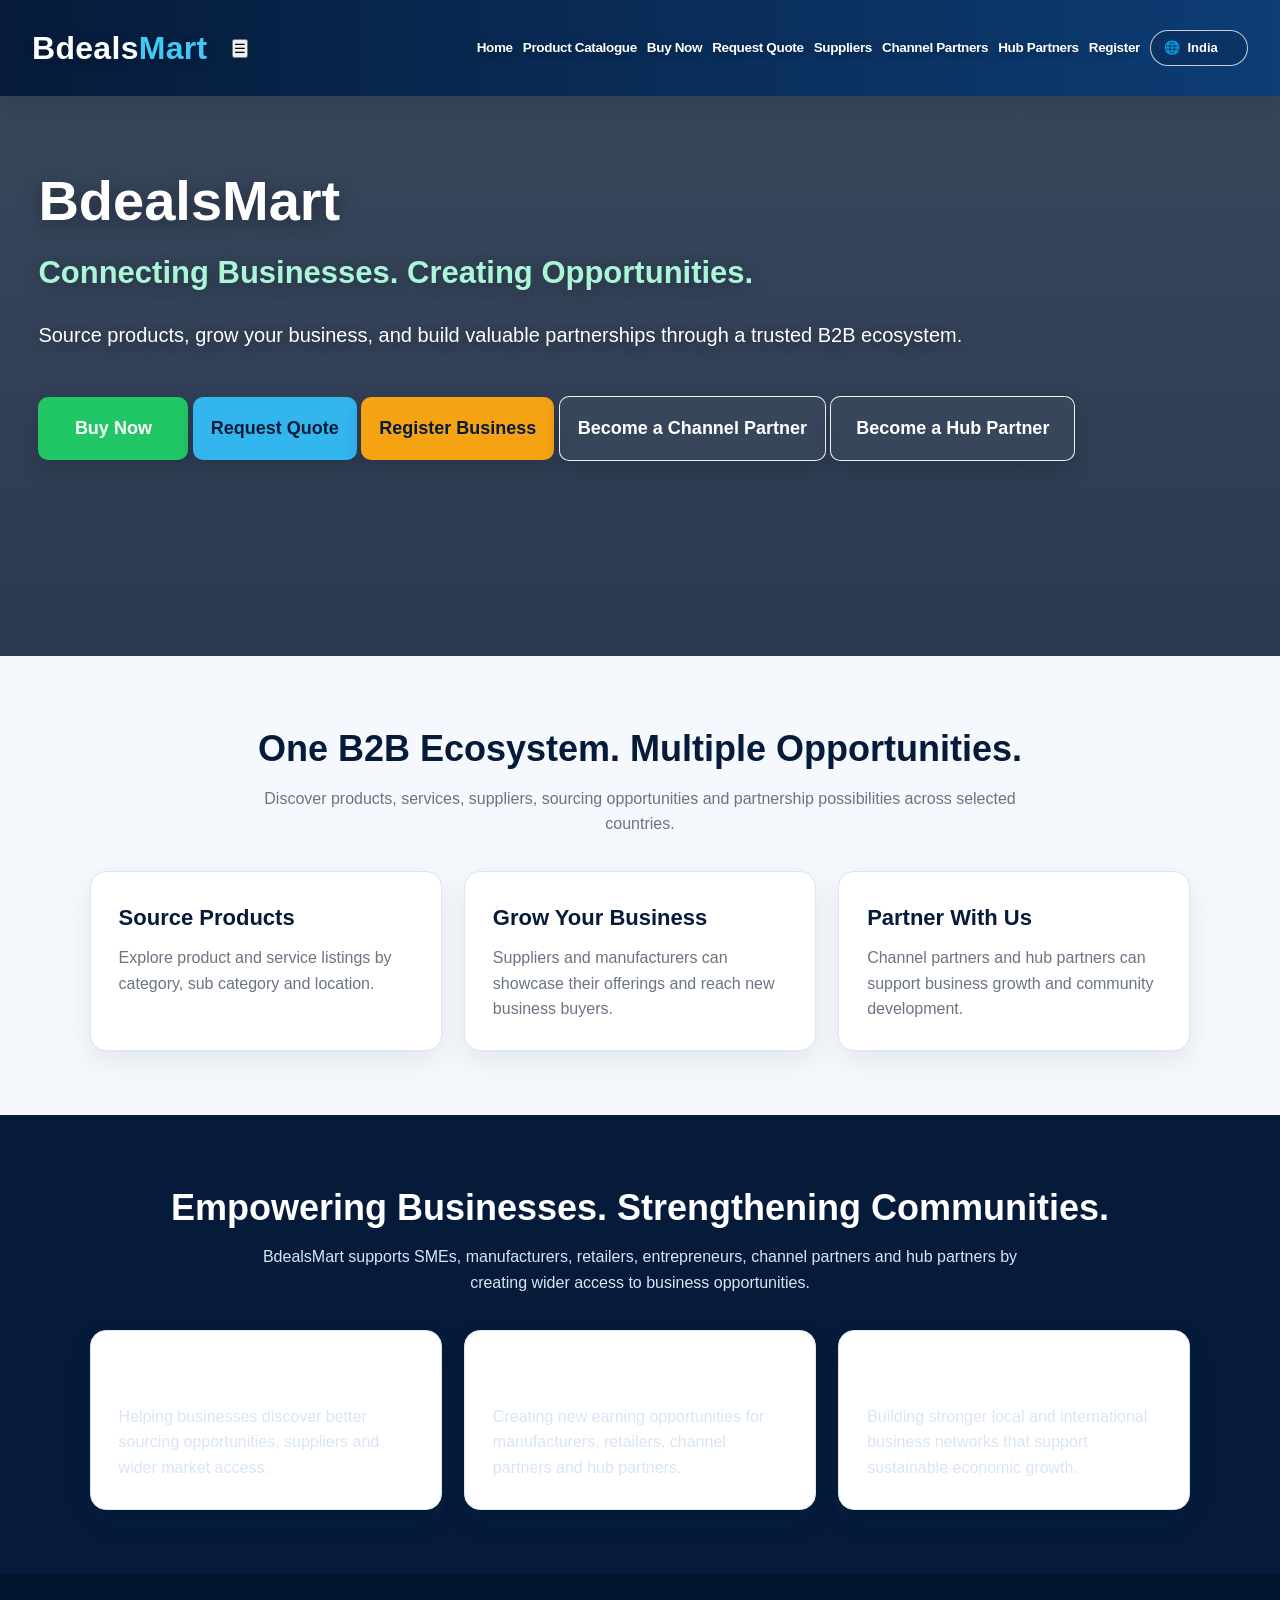
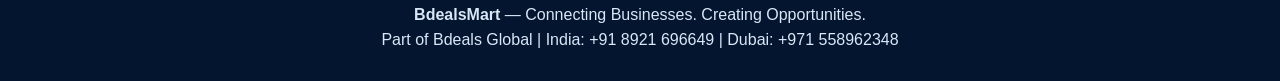
==== commit 90850399: "Add files via upload" ====
--- a/index.html
+++ b/index.html
@@ -1,16 +1,110 @@
-<!DOCTYPE html><html lang="en"><head><meta charset="UTF-8"><meta name="viewport" content="width=device-width, initial-scale=1.0"><title>BdealsMart | Connecting Businesses. Creating Opportunities.</title><meta name="description" content="BdealsMart connects businesses, products, suppliers, buyers and partners through a trusted B2B ecosystem."><link rel="stylesheet" href="assets/style.css"></head><body><header class="top">
-  <div class="nav">
-    <a class="brand-text" href="index.html">Bdeals<span>Mart</span></a>
-    <nav class="menu" aria-label="Main navigation">
-      <a href="index.html">Home</a>
-      <a href="product-catalogue.html">Product Catalogue</a>
-      <a href="buy-now.html">Buy Now</a>
-      <a href="request-quote.html">Request Quote</a>
-      <a href="suppliers.html">Suppliers</a>
-      <a href="channel-partners.html">Channel Partners</a>
-      <a href="hub-partners.html">Hub Partners</a>
-      <a href="register.html">Register</a>
-    </nav>
-    <label class="country-pill">🌐 <select class="countrySelect" id="countrySelect"><option>India</option><option>UAE</option></select></label>
-  </div>
-</header><section class="hero compact"><h1>BdealsMart</h1><h2>Connecting Businesses. Creating Opportunities.</h2><p>Source products, grow your business, and build valuable partnerships through a trusted B2B ecosystem.</p><div class="hero-actions"><a class="btn green" href="buy-now.html">Buy Now</a><a class="btn" href="request-quote.html">Request Quote</a><a class="btn gold" href="register.html">Register Business</a><a class="btn outline channel" href="channel-partners.html">Become a Channel Partner</a><a class="btn outline hub" href="hub-partners.html">Become a Hub Partner</a></div></section><section><div class="section-title"><h2>One B2B Ecosystem. Multiple Opportunities.</h2><p>Discover products, services, suppliers, sourcing opportunities and partnership possibilities across selected countries.</p></div><div class="grid"><div class="card"><h3>Source Products</h3><p>Explore product and service listings by category, sub category and location.</p></div><div class="card"><h3>Grow Your Business</h3><p>Suppliers and manufacturers can showcase their offerings and reach new business buyers.</p></div><div class="card"><h3>Partner With Us</h3><p>Channel partners and hub partners can support business growth and community development.</p></div></div></section><section class="impact"><div class="section-title"><h2>Empowering Businesses. Strengthening Communities.</h2><p>BdealsMart supports SMEs, manufacturers, retailers, entrepreneurs, channel partners and hub partners by creating wider access to business opportunities.</p></div><div class="grid"><div class="card"><h3>Local Business Growth</h3><p>Helping businesses discover better sourcing and market access opportunities.</p></div><div class="card"><h3>Entrepreneurship</h3><p>Creating new earning and business participation opportunities.</p></div><div class="card"><h3>Community Impact</h3><p>Building stronger local and international business networks.</p></div></div></section><footer><p><b>BdealsMart</b> — Connecting Businesses. Creating Opportunities.</p><p>Part of Bdeals Global | India: +91 8921 696649 | Dubai: +971 558962348</p></footer><script src="assets/app.js"></script></body></html>+<!DOCTYPE html>
+<html lang="en">
+<head>
+  <meta charset="UTF-8">
+  <meta name="viewport" content="width=device-width, initial-scale=1.0">
+  <title>BdealsMart | Connecting Businesses. Creating Opportunities.</title>
+  <meta name="description" content="BdealsMart connects businesses, products, suppliers, buyers and partners through a trusted B2B ecosystem.">
+  <link rel="stylesheet" href="assets/style.css">
+</head>
+<body>
+  <header class="top">
+    <div class="nav">
+      <a class="brand-text" href="index.html">Bdeals<span>Mart</span></a>
+
+      <button class="menu-toggle" type="button" aria-label="Open menu" aria-controls="mainMenu" aria-expanded="false">☰</button>
+
+      <nav class="menu" id="mainMenu" aria-label="Main navigation">
+        <a href="index.html">Home</a>
+        <a href="product-catalogue.html">Product Catalogue</a>
+        <a href="buy-now.html">Buy Now</a>
+        <a href="request-quote.html">Request Quote</a>
+        <a href="suppliers.html">Suppliers</a>
+        <a href="channel-partners.html">Channel Partners</a>
+        <a href="hub-partners.html">Hub Partners</a>
+        <a href="register.html">Register</a>
+      </nav>
+
+      <label class="country-pill">🌐
+        <select class="countrySelect" id="countrySelect" aria-label="Select country">
+          <option>India</option>
+          <option>UAE</option>
+        </select>
+      </label>
+    </div>
+  </header>
+
+  <section class="hero home-hero">
+    <h1>BdealsMart</h1>
+    <h2>Connecting Businesses. Creating Opportunities.</h2>
+    <p>Source products, grow your business, and build valuable partnerships through a trusted B2B ecosystem.</p>
+
+    <div class="hero-buttons">
+      <a class="btn green" href="buy-now.html">Buy Now</a>
+      <a class="btn" href="request-quote.html">Request Quote</a>
+      <a class="btn gold" href="register.html">Register Business</a>
+      <a class="btn outline" href="channel-partners.html">Become a Channel Partner</a>
+      <a class="btn outline" href="hub-partners.html">Become a Hub Partner</a>
+    </div>
+  </section>
+
+  <section>
+    <div class="section-title">
+      <h2>One B2B Ecosystem. Multiple Opportunities.</h2>
+      <p>Discover products, services, suppliers, sourcing opportunities and partnership possibilities across selected countries.</p>
+    </div>
+    <div class="grid">
+      <div class="card">
+        <h3>Source Products</h3>
+        <p>Explore product and service listings by category, sub category and location.</p>
+      </div>
+      <div class="card">
+        <h3>Grow Your Business</h3>
+        <p>Suppliers and manufacturers can showcase their offerings and reach new business buyers.</p>
+      </div>
+      <div class="card">
+        <h3>Partner With Us</h3>
+        <p>Channel partners and hub partners can support business growth and community development.</p>
+      </div>
+    </div>
+  </section>
+
+  <section class="impact">
+    <div class="section-title">
+      <h2>Empowering Businesses. Strengthening Communities.</h2>
+      <p>BdealsMart supports SMEs, manufacturers, retailers, entrepreneurs, channel partners and hub partners by creating wider access to business opportunities.</p>
+    </div>
+    <div class="grid">
+      <div class="card">
+        <h3>Business Growth</h3>
+        <p>Helping businesses discover better sourcing opportunities, suppliers and wider market access.</p>
+      </div>
+      <div class="card">
+        <h3>Income Generation</h3>
+        <p>Creating new earning opportunities for manufacturers, retailers, channel partners and hub partners.</p>
+      </div>
+      <div class="card">
+        <h3>Stronger Communities</h3>
+        <p>Building stronger local and international business networks that support sustainable economic growth.</p>
+      </div>
+    </div>
+  </section>
+
+  <footer>
+    <p><b>BdealsMart</b> — Connecting Businesses. Creating Opportunities.</p>
+    <p>Part of Bdeals Global | India: +91 8921 696649 | Dubai: +971 558962348</p>
+  </footer>
+
+  <script src="assets/app.js"></script>
+  <script>
+    const menuToggle = document.querySelector('.menu-toggle');
+    const mainMenu = document.querySelector('#mainMenu');
+    if (menuToggle && mainMenu) {
+      menuToggle.addEventListener('click', () => {
+        const open = mainMenu.classList.toggle('open');
+        menuToggle.setAttribute('aria-expanded', open ? 'true' : 'false');
+      });
+    }
+  </script>
+</body>
+</html>
--- a/assets/style.css
+++ b/assets/style.css
@@ -1 +1,57 @@
-:root{--navy:#071b3a;--blue:#0b5ed7;--green:#16a34a;--gold:#f59e0b;--light:#f6f9fc;--text:#1f2937;--muted:#667085;--white:#fff}*{box-sizing:border-box;margin:0;padding:0}body{font-family:Arial,Helvetica,sans-serif;color:var(--text);background:var(--light);line-height:1.6}a{text-decoration:none;color:inherit}.container{width:min(1180px,92%);margin:auto}.topbar{background:linear-gradient(90deg,#04152f,#09376f);color:white}.nav{min-height:84px;display:flex;align-items:center;justify-content:space-between;gap:20px}.brand{font-size:30px;font-weight:900}.brand span{color:#62d4ff}.menu{display:flex;gap:18px;flex-wrap:wrap;align-items:center}.menu a{font-size:14px;color:#e5edf7;font-weight:700}.menu a:hover{color:#7dd3fc}.hero{background:linear-gradient(rgba(7,27,58,.86),rgba(7,27,58,.86)),url('https://images.unsplash.com/photo-1556761175-b413da4baf72?auto=format&fit=crop&w=1600&q=80');background-size:cover;background-position:center;color:white;padding:78px 0}.hero.compact{padding:58px 0}.hero h1{font-size:52px;line-height:1.1;margin-bottom:14px}.hero h2{font-size:30px;font-weight:800;color:#a7f3d0;margin-bottom:18px}.hero p{font-size:19px;max-width:800px;color:#e8eef7}.actions{margin-top:28px;display:flex;gap:12px;flex-wrap:wrap}.btn{display:inline-block;border:0;border-radius:8px;padding:13px 22px;font-weight:800;cursor:pointer;background:#38bdf8;color:#061a36}.btn.green{background:#22c55e;color:white}.btn.gold{background:#f59e0b;color:#111827}.btn.dark{background:#071b3a;color:white}.btn.outline{background:transparent;color:white;border:1px solid white}.section{padding:68px 0}.section.white{background:white}.title{text-align:center;margin-bottom:34px}.title h2{font-size:34px;color:var(--navy);margin-bottom:10px}.title p{color:var(--muted);max-width:760px;margin:auto}.grid{display:grid;grid-template-columns:repeat(3,1fr);gap:22px}.grid.two{grid-template-columns:repeat(2,1fr)}.card{background:white;border-radius:16px;padding:26px;box-shadow:0 8px 25px rgba(2,6,23,.08)}.card h3{color:var(--navy);margin-bottom:10px;font-size:21px}.card p,.card li{color:var(--muted)}.card ul{margin-left:18px}.impact{background:linear-gradient(135deg,#06224a,#0b5e70);color:white}.impact .title h2,.impact .title p{color:white}.mini{display:grid;grid-template-columns:repeat(5,1fr);gap:12px;margin-top:28px}.mini a,.mini button{border:none;border-radius:12px;background:white;color:var(--navy);padding:18px 12px;font-weight:900;text-align:center;box-shadow:0 6px 16px rgba(0,0,0,.08);cursor:pointer}.catalogue-controls{background:white;border-radius:16px;padding:22px;box-shadow:0 8px 25px rgba(2,6,23,.08);display:grid;grid-template-columns:repeat(4,1fr);gap:12px;margin-bottom:24px}input,select,textarea{width:100%;padding:12px;border:1px solid #d0d5dd;border-radius:8px;font-size:15px;background:white}textarea{min-height:110px}.product-grid{display:grid;grid-template-columns:repeat(3,1fr);gap:22px}.product-card{background:white;border-radius:16px;overflow:hidden;box-shadow:0 8px 25px rgba(2,6,23,.08)}.product-img{height:180px;background:#e2e8f0;display:flex;align-items:center;justify-content:center;color:#64748b;font-weight:800}.product-img img{width:100%;height:100%;object-fit:cover}.product-body{padding:20px}.badge{display:inline-block;padding:4px 9px;border-radius:999px;background:#e0f2fe;color:#075985;font-size:12px;font-weight:800;margin-bottom:8px}.product-actions{display:flex;gap:10px;margin-top:14px}.product-actions .btn{padding:10px 12px;font-size:13px;flex:1;text-align:center}.form-wrap{max-width:900px;margin:auto;background:white;border-radius:16px;padding:28px;box-shadow:0 8px 25px rgba(2,6,23,.08)}.form-grid{display:grid;grid-template-columns:repeat(2,1fr);gap:14px}.full{grid-column:1/-1}.notice{background:#ecfdf5;border-left:5px solid #16a34a;padding:15px;border-radius:8px;margin:18px 0;color:#065f46}.warning{background:#fff7ed;border-left:5px solid #f97316;color:#9a3412}.footer{background:#061a36;color:#dbeafe;text-align:center;padding:28px}.status{font-weight:800;margin-top:14px}.small{font-size:13px;color:var(--muted)}@media(max-width:900px){.nav{flex-direction:column;padding:18px 0}.hero h1{font-size:38px}.hero h2{font-size:23px}.grid,.grid.two,.product-grid,.catalogue-controls,.mini,.form-grid{grid-template-columns:1fr}.section{padding:48px 0}}
+:root{--navy:#061b3a;--navy2:#0b376d;--blue:#33b5ee;--green:#22c765;--gold:#f6a313;--bg:#f5f8fc;--text:#1c2938;--muted:#6a7483;--card:#fff;--line:#dce5ef}
+*{box-sizing:border-box;margin:0;padding:0;font-family:Arial,Helvetica,sans-serif}
+html,body{width:100%;max-width:100%;overflow-x:hidden}
+body{background:var(--bg);color:var(--text);line-height:1.6}
+a{text-decoration:none;color:inherit}
+.top{background:linear-gradient(90deg,#061b3a,#0d3d75);color:#fff;position:sticky;top:0;z-index:10;box-shadow:0 8px 30px rgba(0,0,0,.15)}
+.nav{display:flex;align-items:center;justify-content:space-between;gap:18px;padding:0 3.8%;min-height:124px;width:100%;max-width:1920px;margin:0 auto;white-space:nowrap}
+.brand-text{font-size:46px;line-height:1;font-weight:900;letter-spacing:.3px;color:#fff;white-space:nowrap;text-shadow:0 3px 12px rgba(0,0,0,.25);flex:0 0 auto;min-width:270px}
+.brand-text span{color:#42c8f5}
+.menu{display:flex;align-items:center;justify-content:flex-end;gap:21px;flex:1;min-width:0;white-space:nowrap}
+.menu a{color:#fff;text-decoration:none;font-weight:900;font-size:17px;letter-spacing:-.25px;text-shadow:0 2px 8px rgba(0,0,0,.28);line-height:1}
+.menu a:hover{color:#aee4ff}
+.country-pill{display:flex;align-items:center;gap:8px;border:1px solid rgba(255,255,255,.75);border-radius:999px;padding:10px 16px;min-width:138px;justify-content:center;font-weight:900;font-size:17px;color:#fff;white-space:nowrap;background:rgba(3,21,47,.18);flex:0 0 auto}
+.country-pill select{appearance:none;background:transparent;border:0;color:#fff;font-weight:900;font-size:17px;outline:none;cursor:pointer;padding-right:16px}
+.country-pill select option{background:#061b3a;color:#fff}
+.hero{background:linear-gradient(rgba(3,21,47,.78),rgba(3,21,47,.84)),url('https://images.unsplash.com/photo-1556761175-b413da4baf72?auto=format&fit=crop&w=1600&q=80') center/cover;color:#fff;padding:132px 3.8% 100px;min-height:710px}
+.hero.compact{padding:132px 3.8% 100px;min-height:710px}
+.hero h1{font-size:76px;line-height:1.05;max-width:980px;font-weight:900;color:#fff;text-shadow:0 4px 18px rgba(0,0,0,.35)}
+.hero h2{font-size:43px;color:#aaf6d7;margin:24px 0 28px;font-weight:900;line-height:1.18;text-shadow:0 4px 18px rgba(0,0,0,.28)}
+.hero p{font-size:26px;max-width:1260px;color:#fff;margin:0 0 44px;line-height:1.65;text-shadow:0 3px 14px rgba(0,0,0,.32)}
+.hero-actions{display:flex;align-items:center;flex-wrap:nowrap;gap:16px;max-width:1640px;width:100%}
+.btn{display:inline-flex;align-items:center;justify-content:center;background:var(--blue);color:#061b3a;border:0;padding:22px 26px;border-radius:10px;font-size:23px;font-weight:900;cursor:pointer;margin:0;min-width:210px;text-align:center;box-shadow:0 8px 20px rgba(0,0,0,.15);white-space:nowrap}
+.btn.green{background:var(--green);color:#fff}.btn.gold{background:var(--gold);color:#061b3a}.btn.outline{background:rgba(255,255,255,.04);border:1px solid rgba(255,255,255,.92);color:#fff;min-width:360px}.btn.outline.channel{min-width:410px}.btn.outline.hub{min-width:360px}.btn.dark{background:var(--navy);color:#fff}
+section{padding:64px 7%}.section-title{text-align:center;margin-bottom:34px}.section-title h2{font-size:36px;color:var(--navy)}.section-title p{color:var(--muted);max-width:760px;margin:8px auto}.grid{display:grid;grid-template-columns:repeat(3,1fr);gap:22px}.grid.two{grid-template-columns:repeat(2,1fr)}.card,.formbox,.product-card{background:var(--card);border-radius:16px;padding:28px;box-shadow:0 10px 28px rgba(12,35,70,.08);border:1px solid var(--line)}.card h3{color:var(--navy);margin-bottom:10px;font-size:22px}.card p,.product-card p{color:var(--muted)}.badge{display:inline-block;background:#e8f3ff;color:#0a4f9c;padding:5px 10px;border-radius:20px;font-size:12px;font-weight:800;margin-bottom:10px}.impact{background:#061b3a;color:#fff}.impact .section-title h2,.impact h3{color:#fff}.impact p{color:#d8e5f5}.filters{display:grid;grid-template-columns:1.3fr repeat(4,1fr);gap:12px;margin-bottom:22px}.filters input,.filters select,.formbox input,.formbox select,.formbox textarea{width:100%;padding:13px;border:1px solid #cfd9e5;border-radius:9px;background:#fff}.formbox label{font-weight:800;color:#0d2d5c;margin-top:12px;display:block}.formbox textarea{min-height:95px}.product-grid{display:grid;grid-template-columns:repeat(3,1fr);gap:22px}.product-card{padding:0;overflow:hidden}.product-img{height:180px;background:linear-gradient(135deg,#dcecff,#f7fbff);display:flex;align-items:center;justify-content:center;font-weight:900;color:#0a3b76}.product-img img{width:100%;height:100%;object-fit:cover}.product-body{padding:22px}.product-actions{display:flex;gap:8px;flex-wrap:wrap;margin-top:12px}.notice{padding:12px 14px;border-radius:9px;background:#e9fff4;color:#0d6840;margin:12px 0;font-weight:700}.notice.warning{background:#fff3dc;color:#8a5200}.split{display:grid;grid-template-columns:1fr 1fr;gap:28px;align-items:center}.mini{font-size:13px;color:var(--muted)}footer{background:#03152f;color:#d9e7f6;text-align:center;padding:28px 7%}
+@media(max-width:1700px){.nav{gap:18px;min-height:125px}.brand-text{font-size:45px}.menu{gap:22px}.menu a{font-size:18px}.country-pill{font-size:16px;min-width:132px;padding:8px 13px}.country-pill select{font-size:16px}.hero,.hero.compact{min-height:690px;padding:118px 4% 90px}.hero h1{font-size:76px}.hero h2{font-size:42px}.hero p{font-size:26px}.btn{font-size:24px;min-width:190px}.btn.outline{min-width:330px}}
+@media(max-width:1400px){.nav{gap:12px;min-height:108px;padding:0 3%}.brand-text{font-size:36px}.menu{gap:13px}.menu a{font-size:15px}.country-pill{min-width:110px;font-size:14px;padding:7px 10px}.country-pill select{font-size:14px}.hero,.hero.compact{min-height:590px;padding:86px 3% 78px}.hero h1{font-size:60px}.hero h2{font-size:33px}.hero p{font-size:21px;max-width:1040px}.btn{font-size:19px;min-width:165px;padding:18px 20px}.btn.outline{min-width:270px}}
+@media(max-width:1080px){.nav{flex-wrap:wrap;align-items:center;padding:18px 5%;min-height:auto}.brand-text{font-size:34px}.menu{order:3;width:100%;gap:12px;flex-wrap:wrap;justify-content:flex-start;white-space:normal}.menu a{font-size:15px}.country-pill{margin-left:auto}.hero h1{font-size:42px}.hero h2{font-size:25px}.hero p{font-size:18px}.hero,.hero.compact{min-height:auto;padding:62px 6%}.filters,.grid,.grid.two,.product-grid,.split{grid-template-columns:1fr}section{padding:48px 6%}.btn,.btn.outline{display:block;width:100%;min-width:0;margin:8px 0}}
+
+
+/* Alignment fix: keep header and hero CTAs on one line on desktop */
+@media(max-width:1700px){
+  .nav{gap:14px;min-height:112px;padding:0 3.2%}
+  .brand-text{font-size:42px;min-width:245px}
+  .menu{gap:16px}
+  .menu a{font-size:15.5px}
+  .country-pill{font-size:15px;min-width:118px;padding:8px 12px}
+  .country-pill select{font-size:15px}
+  .hero,.hero.compact{min-height:650px;padding:105px 3.2% 86px}
+  .hero h1{font-size:66px}.hero h2{font-size:37px}.hero p{font-size:23px}
+  .hero-actions{gap:12px}.btn{font-size:20px;min-width:175px;padding:19px 22px}.btn.outline{min-width:300px}.btn.outline.channel{min-width:355px}.btn.outline.hub{min-width:315px}
+}
+@media(max-width:1380px){
+  .nav{gap:10px;min-height:96px;padding:0 2.5%}
+  .brand-text{font-size:32px;min-width:190px}
+  .menu{gap:10px}
+  .menu a{font-size:13.5px;letter-spacing:-.35px}
+  .country-pill{font-size:13px;min-width:98px;padding:7px 9px}
+  .country-pill select{font-size:13px}
+  .hero,.hero.compact{min-height:560px;padding:76px 3% 68px}
+  .hero h1{font-size:56px}.hero h2{font-size:31px}.hero p{font-size:20px;max-width:1040px}
+  .hero-actions{gap:10px}.btn{font-size:18px;min-width:150px;padding:17px 18px}.btn.outline{min-width:245px}.btn.outline.channel{min-width:300px}.btn.outline.hub{min-width:260px}
+}
+@media(max-width:1080px){
+  .nav{flex-wrap:wrap;align-items:center;padding:16px 5%;min-height:auto}
+  .brand-text{font-size:34px;min-width:auto}.menu{order:3;width:100%;gap:12px;flex-wrap:wrap;justify-content:flex-start;white-space:normal}.menu a{font-size:15px}.country-pill{margin-left:auto}
+  .hero h1{font-size:42px}.hero h2{font-size:25px}.hero p{font-size:18px}.hero,.hero.compact{min-height:auto;padding:62px 6%}.hero-actions{flex-wrap:wrap}.filters,.grid,.grid.two,.product-grid,.split{grid-template-columns:1fr}section{padding:48px 6%}.btn,.btn.outline,.btn.outline.channel,.btn.outline.hub{display:flex;width:100%;min-width:0;margin:0}
+}
